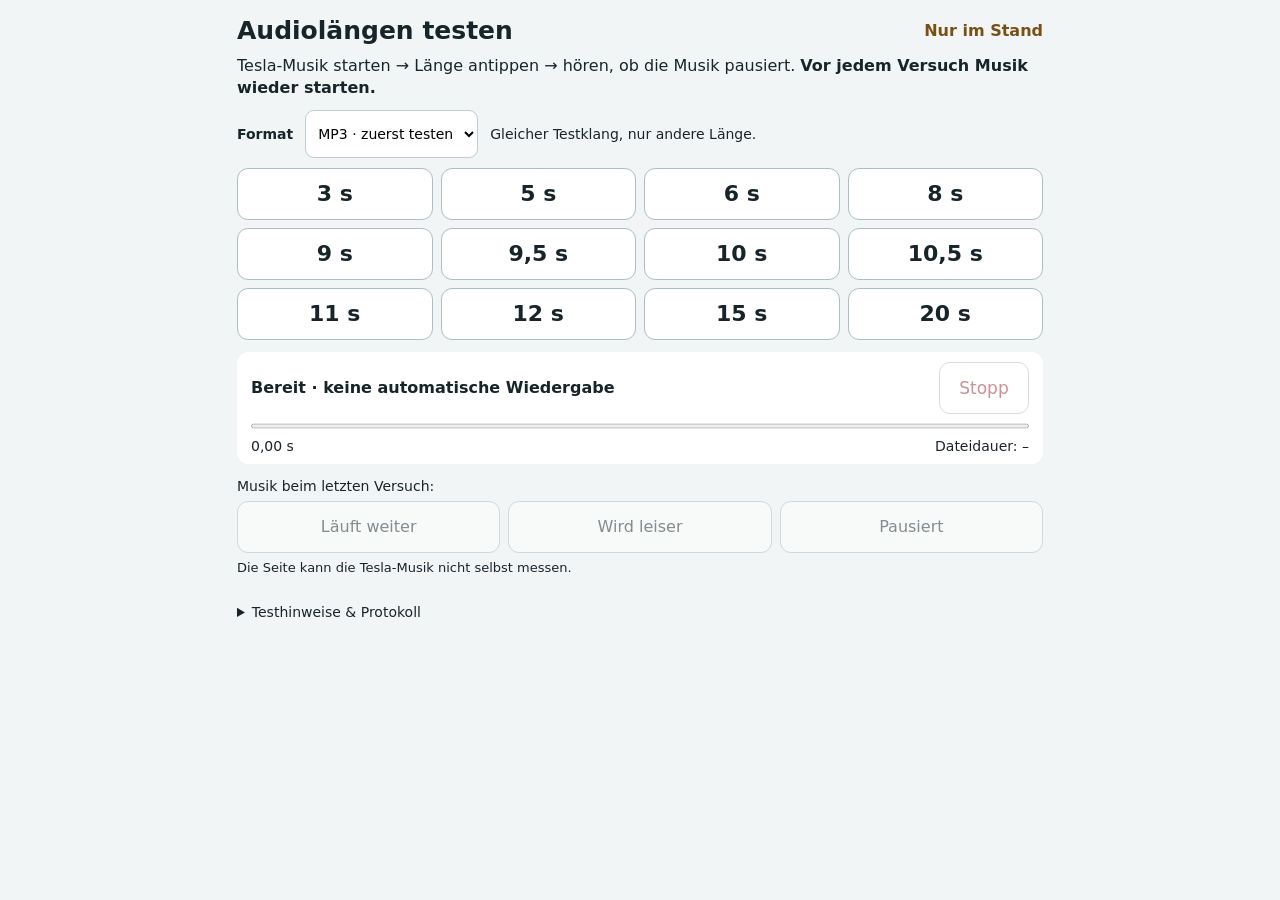
==== audio-length/index.html @ e5698e08 "Add isolated Tesla audio length comparison page" ====
<!doctype html>
<html lang="de">
<head>
<meta charset="utf-8">
<meta name="viewport" content="width=device-width, initial-scale=1">
<meta name="robots" content="noindex,nofollow">
<meta name="referrer" content="no-referrer">
<meta http-equiv="Content-Security-Policy" content="default-src 'self'; script-src 'self'; style-src 'self'; media-src 'self' blob:; connect-src 'self'; img-src 'self'; object-src 'none'; base-uri 'none'; form-action 'none'">
<title>Tesla · Audiolängen testen</title>
<link rel="stylesheet" href="style.css">
<script src="app.js" defer></script>
</head>
<body>
<main>
<header><h1>Audiolängen testen</h1><span>Nur im Stand</span></header>
<p class="intro">Tesla-Musik starten → Länge antippen → hören, ob die Musik pausiert. <strong>Vor jedem Versuch Musik wieder starten.</strong></p>
<div class="options"><label for="format">Format</label><select id="format"><option value="mp3">MP3 · zuerst testen</option><option value="wav">WAV · Vergleich</option></select><span>Gleicher Testklang, nur andere Länge.</span></div>
<section id="lengths" aria-label="Audiolänge wählen"></section>
<section class="playback" aria-label="Wiedergabe">
<div class="status-line"><strong id="status" role="status">Bereit · keine automatische Wiedergabe</strong><button id="stop" disabled>Stopp</button></div>
<progress id="progress" max="1" value="0" aria-label="Wiedergabefortschritt"></progress>
<div class="timing"><span id="time">0,00 s</span><span id="duration">Dateidauer: –</span></div>
</section>
<section class="observations" aria-label="Eigene Beobachtung"><span>Musik beim letzten Versuch:</span><div id="answers"><button data-result="läuft weiter" disabled>Läuft weiter</button><button data-result="wird leiser" disabled>Wird leiser</button><button data-result="pausiert" disabled>Pausiert</button></div><p id="result" aria-live="polite">Die Seite kann die Tesla-Musik nicht selbst messen.</p></section>
<details><summary>Testhinweise &amp; Protokoll</summary>
<p>Zuerst 8, 10 und 12 Sekunden vergleichen, dann mit 9 / 9,5 / 10,5 / 11 eingrenzen. Wird die Musik sofort beim Start unterbrochen oder erst nach einigen Sekunden?</p>
<p>Für den Hintergrundtest eine längere Datei starten und zur Tesla-Karte wechseln. Diese öffentliche Testseite beendet Audio bei einem Sichtbarkeitswechsel absichtlich nicht. Tesla kann es dennoch stoppen.</p>
<p>Wiedergabe wie beim Dashboard: Datei laden → Blob-URL → neues HTML-Audioelement. Keine Media-Session-Tricks, kein Web-Audio-Player, kein Mikrofon, kein Login und keine Ergebnisübermittlung. Beobachtungen bleiben nur bis zum Neuladen im Speicher. Die Hosting-Plattform kann normale Zugriffsprotokolle führen.</p>
<p>Die Tasten nennen die Zieldauer. „Dateidauer“ zeigt die vom Browser erkannte Dauer; MP3 kann durch die Kodierung leicht abweichen. WAV enthält exakt die angegebene Anzahl Sekunden. Alle Dateien enthalten denselben sanften, pulsierenden Testklang ohne Sprachdaten.</p>
<pre id="log" aria-label="Lokales Testprotokoll"></pre>
</details>
</main>
</body>
</html>
---- audio-length/style.css ----
:root{font-family:system-ui,sans-serif;color:#17252b;background:#f2f5f6;color-scheme:light}*{box-sizing:border-box}body{margin:0}main{max-width:850px;margin:auto;padding:16px 22px}header{display:flex;align-items:center;justify-content:space-between;gap:12px}h1{font-size:25px;margin:0}header span{font-weight:650;color:#785013;white-space:nowrap}.intro{line-height:1.4;margin:10px 0}.options{display:flex;align-items:center;gap:12px;font-size:14px;margin:10px 0}.options label{font-weight:650}select{font:inherit;border:1px solid #bdcdd3;border-radius:9px;min-height:48px;padding:8px;background:#fff}button{font:inherit;font-size:17px;min-height:52px;padding:10px 14px;border:1px solid #aabfc6;border-radius:11px;background:#fff;color:inherit;cursor:pointer;touch-action:manipulation}button:disabled{opacity:.5;cursor:default}button:focus-visible,select:focus-visible{outline:3px solid #086879;outline-offset:2px}#lengths{display:grid;grid-template-columns:repeat(4,1fr);gap:8px}#lengths button{font-size:22px;font-weight:650}#lengths button[aria-pressed=true]{background:#155968;color:#fff;border-color:#155968}.playback{background:#fff;border-radius:12px;padding:10px 14px;margin-top:12px}.status-line{display:flex;align-items:center;justify-content:space-between;gap:12px}#status{font-size:16px}#stop{color:#9b2727;min-width:90px}progress{width:100%;height:10px;accent-color:#155968;display:block;margin:7px 0}.timing{display:flex;justify-content:space-between;font-size:14px;font-variant-numeric:tabular-nums}.observations{margin-top:12px}.observations>span{font-size:14px}#answers{display:flex;gap:8px;margin-top:6px}#answers button{flex:1;font-size:16px}#answers button[aria-pressed=true]{background:#dcece2;border-color:#47735a}#result{font-size:13px;margin:7px 0;min-height:18px}details{margin-top:12px;font-size:14px;line-height:1.45}summary{cursor:pointer;padding:12px 0;min-height:48px}pre{white-space:pre-wrap;overflow-wrap:anywhere;font-size:12px;background:#fff;padding:12px;border-radius:8px}@media(max-width:520px){main{padding:14px}h1{font-size:21px}.options{flex-wrap:wrap}.options>span{width:100%}#lengths{grid-template-columns:repeat(3,1fr)}#answers{flex-wrap:wrap}#answers button{font-size:14px;padding:8px}.status-line{align-items:center}}
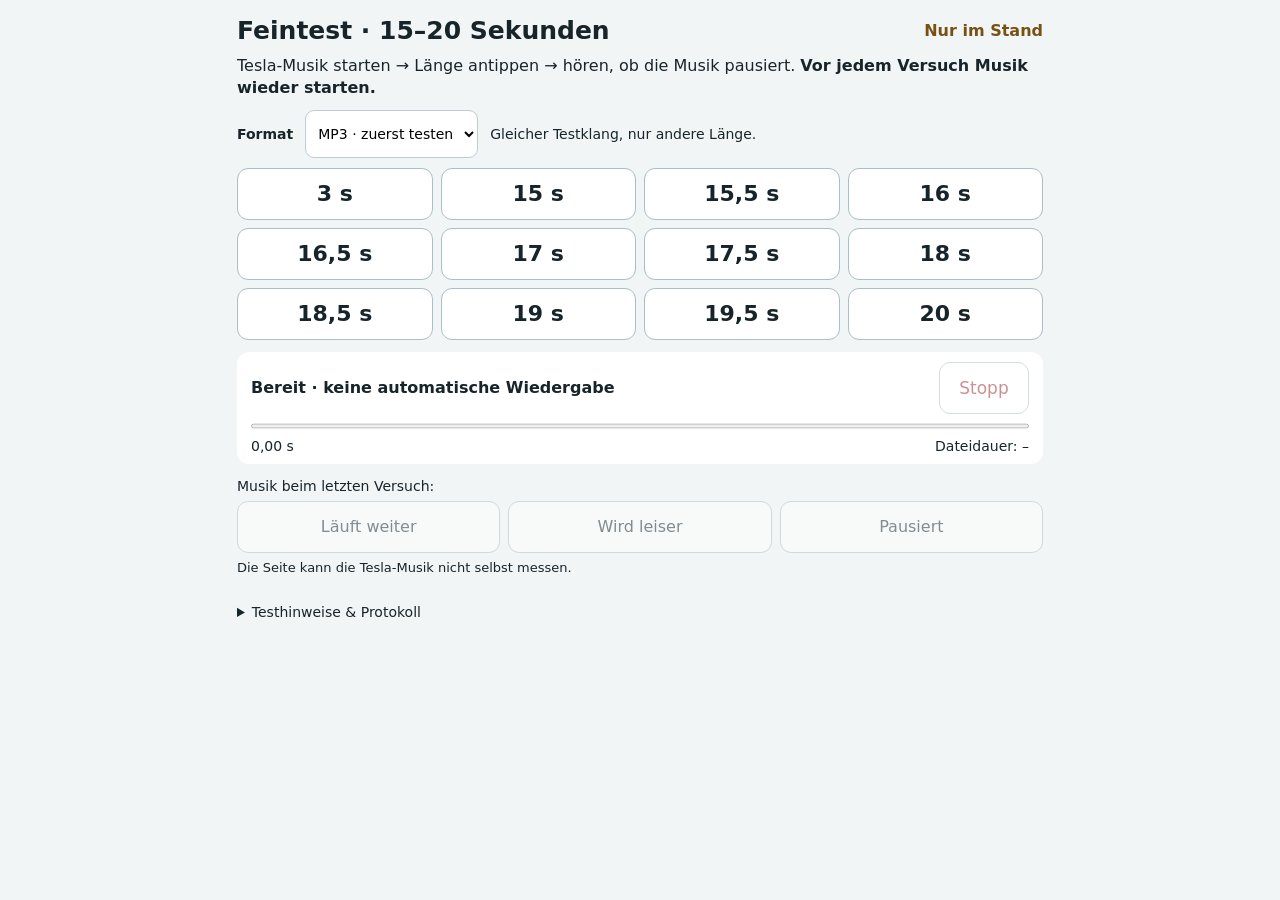
==== commit bea2979d: "Add half-second audio focus sweep from 15 to 20 seconds" ====
--- a/audio-length/index.html
+++ b/audio-length/index.html
@@ -8,11 +8,11 @@
 <meta http-equiv="Content-Security-Policy" content="default-src 'self'; script-src 'self'; style-src 'self'; media-src 'self' blob:; connect-src 'self'; img-src 'self'; object-src 'none'; base-uri 'none'; form-action 'none'">
 <title>Tesla · Audiolängen testen</title>
 <link rel="stylesheet" href="style.css">
-<script src="app.js" defer></script>
+<script src="app.js?v=2" defer></script>
 </head>
 <body>
 <main>
-<header><h1>Audiolängen testen</h1><span>Nur im Stand</span></header>
+<header><h1>Feintest · 15–20 Sekunden</h1><span>Nur im Stand</span></header>
 <p class="intro">Tesla-Musik starten → Länge antippen → hören, ob die Musik pausiert. <strong>Vor jedem Versuch Musik wieder starten.</strong></p>
 <div class="options"><label for="format">Format</label><select id="format"><option value="mp3">MP3 · zuerst testen</option><option value="wav">WAV · Vergleich</option></select><span>Gleicher Testklang, nur andere Länge.</span></div>
 <section id="lengths" aria-label="Audiolänge wählen"></section>
@@ -23,7 +23,7 @@
 </section>
 <section class="observations" aria-label="Eigene Beobachtung"><span>Musik beim letzten Versuch:</span><div id="answers"><button data-result="läuft weiter" disabled>Läuft weiter</button><button data-result="wird leiser" disabled>Wird leiser</button><button data-result="pausiert" disabled>Pausiert</button></div><p id="result" aria-live="polite">Die Seite kann die Tesla-Musik nicht selbst messen.</p></section>
 <details><summary>Testhinweise &amp; Protokoll</summary>
-<p>Zuerst 8, 10 und 12 Sekunden vergleichen, dann mit 9 / 9,5 / 10,5 / 11 eingrenzen. Wird die Musik sofort beim Start unterbrochen oder erst nach einigen Sekunden?</p>
+<p>Zwischen 15 und 20 Sekunden in Halbsekundenschritten vergleichen. 3 Sekunden dienen als kurze Referenz. Vor jedem Versuch die Tesla-Musik wieder starten und dasselbe Format verwenden. Die längste Datei ohne Musikpause und die kürzeste mit Musikpause notieren; beide zur Bestätigung wiederholen. Die Grenze ist damit auf einen Halbsekundenschritt eingegrenzt, nicht millisekundengenau bestimmt.</p>
 <p>Für den Hintergrundtest eine längere Datei starten und zur Tesla-Karte wechseln. Diese öffentliche Testseite beendet Audio bei einem Sichtbarkeitswechsel absichtlich nicht. Tesla kann es dennoch stoppen.</p>
 <p>Wiedergabe wie beim Dashboard: Datei laden → Blob-URL → neues HTML-Audioelement. Keine Media-Session-Tricks, kein Web-Audio-Player, kein Mikrofon, kein Login und keine Ergebnisübermittlung. Beobachtungen bleiben nur bis zum Neuladen im Speicher. Die Hosting-Plattform kann normale Zugriffsprotokolle führen.</p>
 <p>Die Tasten nennen die Zieldauer. „Dateidauer“ zeigt die vom Browser erkannte Dauer; MP3 kann durch die Kodierung leicht abweichen. WAV enthält exakt die angegebene Anzahl Sekunden. Alle Dateien enthalten denselben sanften, pulsierenden Testklang ohne Sprachdaten.</p>
